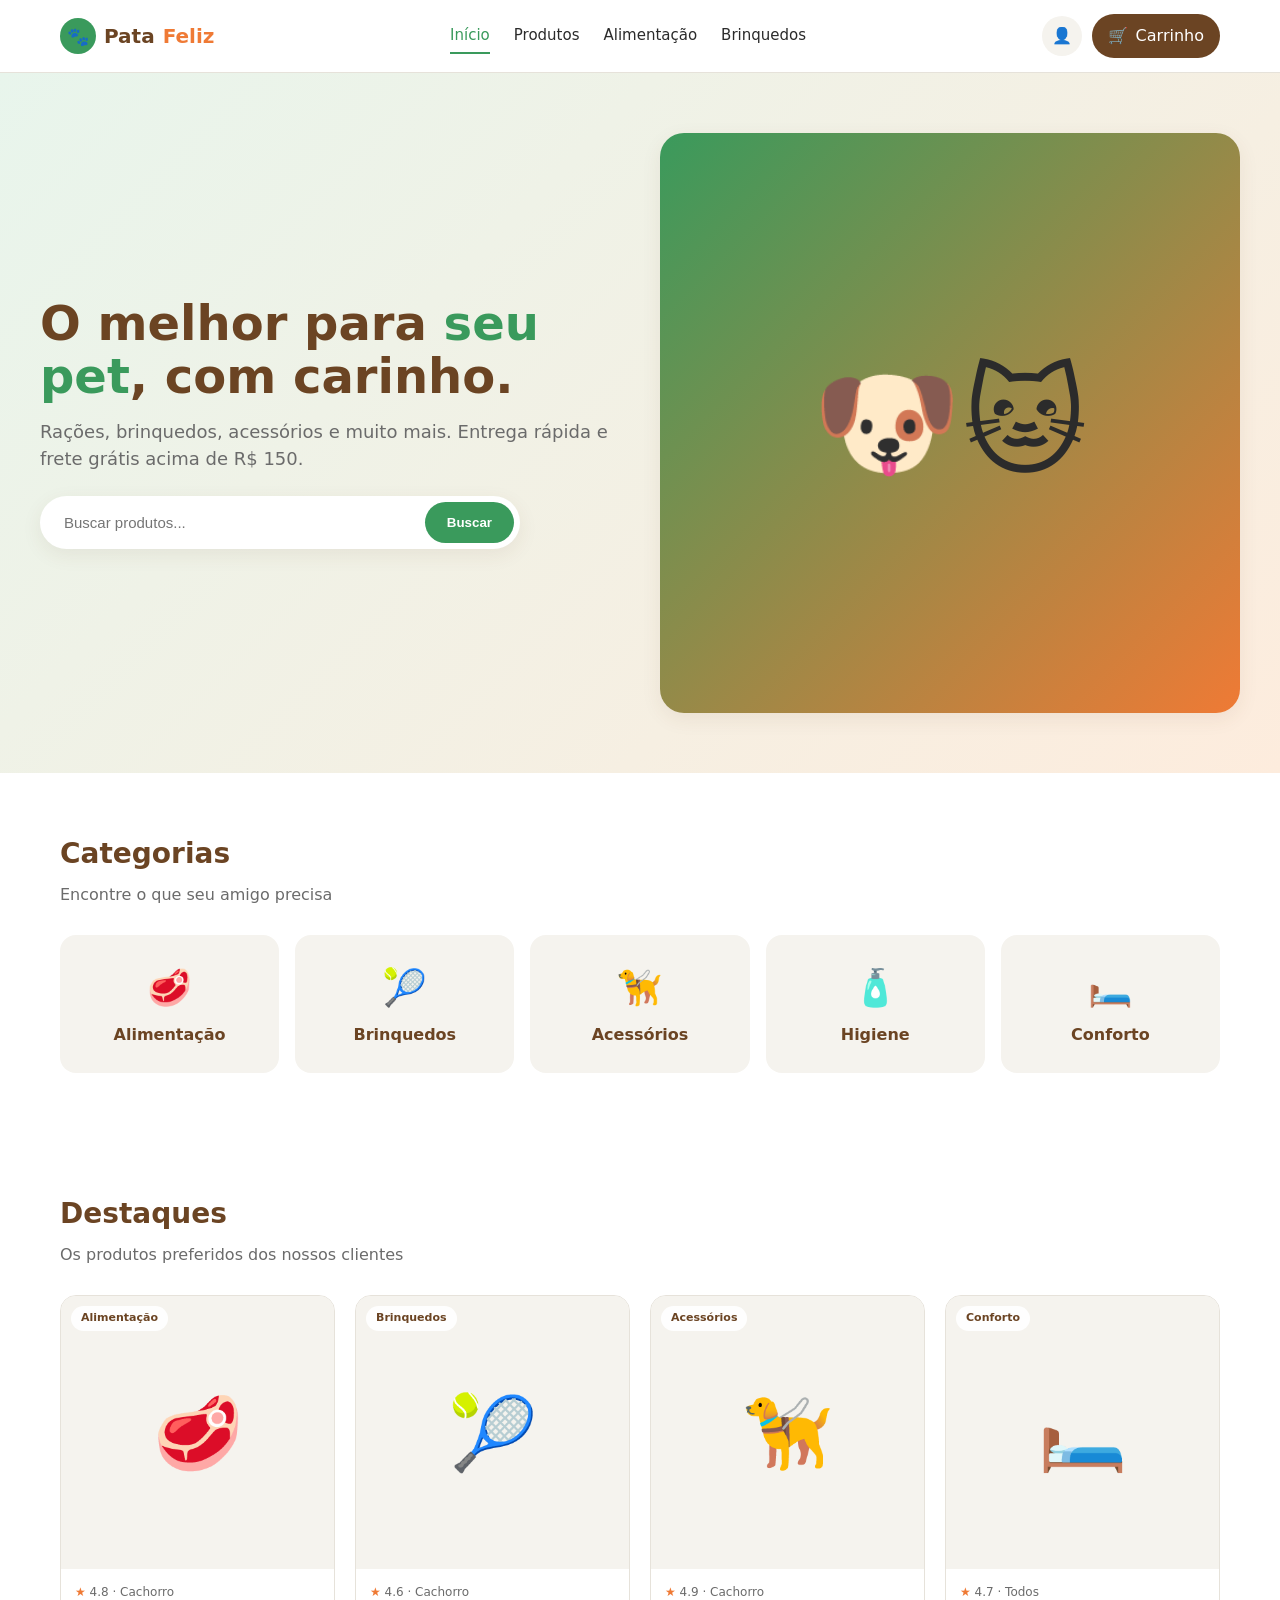
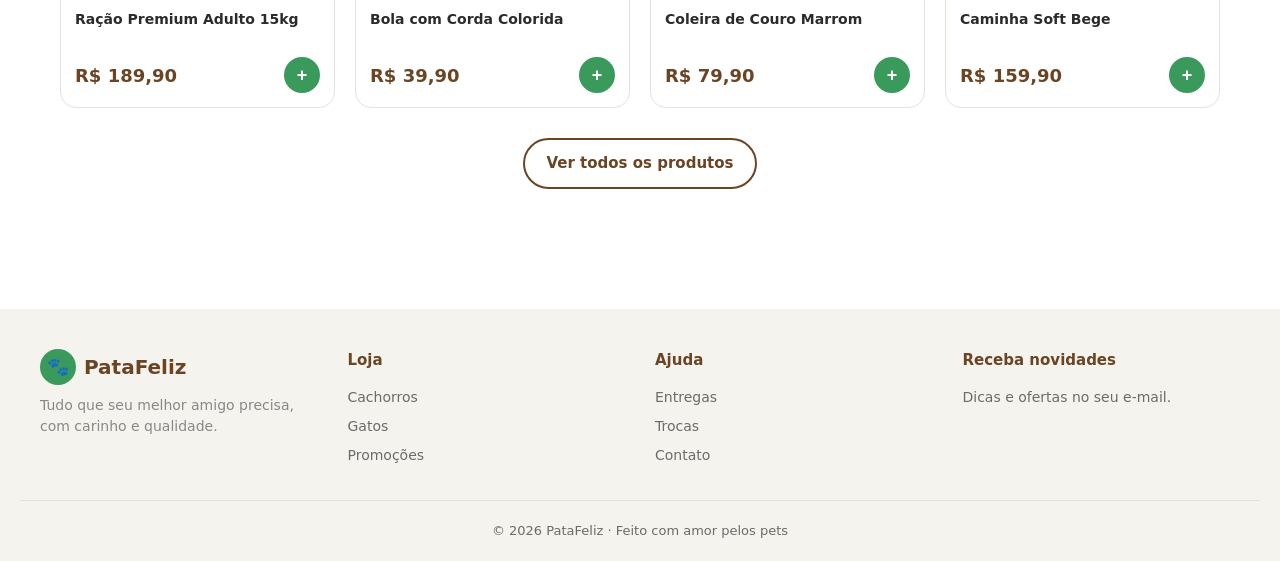
==== index.html @ 2d4ab9ec "Add files via upload" ====
<!DOCTYPE html>
<html lang="pt-BR">
<head>
<meta charset="UTF-8">
<meta name="viewport" content="width=device-width,initial-scale=1">
<title>PataFeliz - Pet Shop Online</title>
<meta name="description" content="Tudo para o seu pet: rações, brinquedos, acessórios, higiene e conforto com entrega rápida.">
<link rel="stylesheet" href="estilos.css">
</head>
<body>

<header class="cabecalho">
  <div class="cabecalho-conteudo">
    <a href="index.html" class="logo">
      <span class="logo-icone">🐾</span>
      Pata<span>Feliz</span>
    </a>
    <nav class="menu">
      <a href="index.html" class="ativo">Início</a>
      <a href="produtos.html">Produtos</a>
      <a href="produtos.html">Alimentação</a>
      <a href="produtos.html">Brinquedos</a>
    </nav>
    <div class="acoes">
      <a href="login.html" class="btn-icone" aria-label="Entrar">👤</a>
      <a href="carrinho.html" class="btn-carrinho">
        🛒 <span>Carrinho</span>
        <span class="badge">0</span>
      </a>
    </div>
  </div>
</header>

<section class="hero">
  <div class="hero-conteudo">
    <div>
      <h1>O melhor para <span>seu pet</span>, com carinho.</h1>
      <p>Rações, brinquedos, acessórios e muito mais. Entrega rápida e frete grátis acima de R$ 150.</p>
      <form class="busca" onsubmit="return buscarDoHero(event)">
        <input id="busca-hero" type="text" placeholder="Buscar produtos...">
        <button type="submit">Buscar</button>
      </form>
    </div>
    <div class="hero-imagem">🐶🐱</div>
  </div>
</section>

<section class="secao">
  <h2 class="secao-titulo">Categorias</h2>
  <p class="secao-sub">Encontre o que seu amigo precisa</p>
  <div class="categorias">
    <a href="produtos.html" class="categoria"><div class="categoria-icone">🥩</div><div class="categoria-nome">Alimentação</div></a>
    <a href="produtos.html" class="categoria"><div class="categoria-icone">🎾</div><div class="categoria-nome">Brinquedos</div></a>
    <a href="produtos.html" class="categoria"><div class="categoria-icone">🦮</div><div class="categoria-nome">Acessórios</div></a>
    <a href="produtos.html" class="categoria"><div class="categoria-icone">🧴</div><div class="categoria-nome">Higiene</div></a>
    <a href="produtos.html" class="categoria"><div class="categoria-icone">🛏️</div><div class="categoria-nome">Conforto</div></a>
  </div>
</section>

<section class="secao">
  <h2 class="secao-titulo">Destaques</h2>
  <p class="secao-sub">Os produtos preferidos dos nossos clientes</p>
  <div id="destaques" class="grade-produtos"></div>
  <div style="text-align:center;margin-top:30px;">
    <a href="produtos.html" class="btn btn-contorno">Ver todos os produtos</a>
  </div>
</section>

<footer class="rodape">
  <div class="rodape-conteudo">
    <div>
      <div class="logo" style="margin-bottom:10px;"><span class="logo-icone">🐾</span> PataFeliz</div>
      <p style="color:#888;font-size:14px;">Tudo que seu melhor amigo precisa, com carinho e qualidade.</p>
    </div>
    <div><h4>Loja</h4><ul><li>Cachorros</li><li>Gatos</li><li>Promoções</li></ul></div>
    <div><h4>Ajuda</h4><ul><li>Entregas</li><li>Trocas</li><li>Contato</li></ul></div>
    <div><h4>Receba novidades</h4><ul><li>Dicas e ofertas no seu e-mail.</li></ul></div>
  </div>
  <div class="rodape-copy">© 2026 PataFeliz · Feito com amor pelos pets</div>
</footer>

<script src="script.js"></script>
</body>
</html>
---- estilos.css ----
/* PataFeliz - Estilos */
:root{
  --branco:#ffffff;
  --verde:#3a9a5c;
  --verde-claro:#e8f5ec;
  --verde-escuro:#2d7a48;
  --laranja:#ef7a35;
  --laranja-claro:#fdecdd;
  --marrom:#6b4423;
  --marrom-claro:#a07a55;
  --cinza:#f5f3ee;
  --texto:#2b2b2b;
  --texto-suave:#6b6b6b;
  --borda:#e6e2da;
  --sombra:0 6px 20px rgba(107,68,35,.08);
}
*{box-sizing:border-box;margin:0;padding:0}
html,body{font-family:'Segoe UI',system-ui,sans-serif;color:var(--texto);background:var(--branco);line-height:1.5}
a{color:inherit;text-decoration:none}
img{max-width:100%;display:block}

/* Cabeçalho */
.cabecalho{position:sticky;top:0;z-index:50;background:rgba(255,255,255,.95);backdrop-filter:blur(8px);border-bottom:1px solid var(--borda)}
.cabecalho-conteudo{max-width:1200px;margin:0 auto;padding:14px 20px;display:flex;align-items:center;justify-content:space-between;gap:20px}
.logo{display:flex;align-items:center;gap:8px;font-weight:bold;font-size:20px;color:var(--marrom)}
.logo-icone{width:36px;height:36px;border-radius:50%;background:var(--verde);color:#fff;display:flex;align-items:center;justify-content:center;font-size:18px}
.logo span{color:var(--laranja)}
.menu{display:flex;gap:24px;font-size:15px}
.menu a{color:var(--texto);font-weight:500;padding:6px 0;border-bottom:2px solid transparent}
.menu a:hover,.menu a.ativo{color:var(--verde);border-color:var(--verde)}
.acoes{display:flex;align-items:center;gap:10px}
.btn-icone{width:40px;height:40px;border-radius:50%;background:var(--cinza);display:flex;align-items:center;justify-content:center;border:none;cursor:pointer;font-size:16px;color:var(--marrom)}
.btn-icone:hover{background:var(--verde-claro)}
.btn-carrinho{position:relative;background:var(--marrom);color:#fff;padding:10px 16px;border-radius:30px;display:flex;align-items:center;gap:8px;font-weight:500;border:none;cursor:pointer}
.btn-carrinho:hover{background:#5a371d}
.badge{position:absolute;top:-4px;right:-4px;background:var(--laranja);color:#fff;border-radius:50%;min-width:20px;height:20px;font-size:11px;font-weight:bold;display:flex;align-items:center;justify-content:center;padding:0 5px}

/* Botões */
.btn{display:inline-block;padding:12px 22px;border-radius:30px;border:none;cursor:pointer;font-weight:600;font-size:15px;transition:transform .15s,background .15s}
.btn:hover{transform:translateY(-2px)}
.btn-primario{background:var(--verde);color:#fff}
.btn-primario:hover{background:var(--verde-escuro)}
.btn-secundario{background:var(--laranja);color:#fff}
.btn-secundario:hover{background:#d9651f}
.btn-contorno{background:transparent;border:2px solid var(--marrom);color:var(--marrom)}

/* Hero */
.hero{background:linear-gradient(135deg,var(--verde-claro),var(--laranja-claro));padding:60px 20px}
.hero-conteudo{max-width:1200px;margin:0 auto;display:grid;grid-template-columns:1fr 1fr;gap:40px;align-items:center}
.hero h1{font-size:48px;color:var(--marrom);line-height:1.1;margin-bottom:16px}
.hero h1 span{color:var(--verde)}
.hero p{font-size:18px;color:var(--texto-suave);margin-bottom:24px}
.busca{display:flex;background:#fff;border-radius:30px;padding:6px;box-shadow:var(--sombra);max-width:480px}
.busca input{flex:1;border:none;outline:none;padding:12px 18px;font-size:15px;background:transparent}
.busca button{background:var(--verde);color:#fff;border:none;border-radius:24px;padding:0 22px;cursor:pointer;font-weight:600}
.hero-imagem{aspect-ratio:1;border-radius:24px;background:linear-gradient(135deg,var(--verde),var(--laranja));display:flex;align-items:center;justify-content:center;font-size:120px;box-shadow:var(--sombra)}

/* Categorias */
.secao{max-width:1200px;margin:0 auto;padding:60px 20px}
.secao-titulo{font-size:28px;color:var(--marrom);margin-bottom:8px}
.secao-sub{color:var(--texto-suave);margin-bottom:28px}
.categorias{display:grid;grid-template-columns:repeat(auto-fit,minmax(160px,1fr));gap:16px}
.categoria{background:var(--cinza);border-radius:16px;padding:24px;text-align:center;cursor:pointer;transition:all .2s;border:2px solid transparent}
.categoria:hover{background:var(--verde-claro);border-color:var(--verde);transform:translateY(-4px)}
.categoria-icone{font-size:36px;margin-bottom:8px}
.categoria-nome{font-weight:600;color:var(--marrom)}

/* Produtos */
.grade-produtos{display:grid;grid-template-columns:repeat(auto-fill,minmax(240px,1fr));gap:20px}
.produto{background:#fff;border:1px solid var(--borda);border-radius:16px;overflow:hidden;transition:all .2s;display:flex;flex-direction:column}
.produto:hover{transform:translateY(-4px);box-shadow:var(--sombra)}
.produto-imagem{aspect-ratio:1;background:var(--cinza);display:flex;align-items:center;justify-content:center;font-size:72px;position:relative}
.produto-categoria{position:absolute;top:10px;left:10px;background:rgba(255,255,255,.95);color:var(--marrom);font-size:11px;font-weight:600;padding:4px 10px;border-radius:20px}
.produto-info{padding:14px;display:flex;flex-direction:column;gap:8px;flex:1}
.produto-avaliacao{font-size:12px;color:var(--texto-suave)}
.produto-avaliacao .estrela{color:var(--laranja)}
.produto-nome{font-size:14px;font-weight:600;min-height:40px}
.produto-rodape{display:flex;justify-content:space-between;align-items:center;margin-top:auto}
.produto-preco{font-size:18px;font-weight:bold;color:var(--marrom)}
.btn-adicionar{width:36px;height:36px;border-radius:50%;background:var(--verde);color:#fff;border:none;cursor:pointer;font-size:18px;font-weight:bold}
.btn-adicionar:hover{background:var(--verde-escuro)}

/* Filtros catálogo */
.filtros{display:flex;flex-wrap:wrap;gap:10px;margin-bottom:24px}
.filtro{padding:8px 18px;border-radius:24px;background:var(--cinza);border:none;cursor:pointer;font-size:14px;font-weight:500}
.filtro.ativo{background:var(--verde);color:#fff}
.barra-busca{margin-bottom:20px}
.barra-busca input{width:100%;padding:14px 20px;border:1px solid var(--borda);border-radius:30px;font-size:15px;outline:none}
.barra-busca input:focus{border-color:var(--verde)}

/* Carrinho */
.carrinho-container{max-width:1000px;margin:0 auto;padding:40px 20px;display:grid;grid-template-columns:2fr 1fr;gap:30px}
.item-carrinho{display:flex;gap:16px;padding:16px;background:#fff;border:1px solid var(--borda);border-radius:14px;margin-bottom:12px;align-items:center}
.item-imagem{width:80px;height:80px;background:var(--cinza);border-radius:10px;display:flex;align-items:center;justify-content:center;font-size:36px;flex-shrink:0}
.item-detalhes{flex:1}
.item-nome{font-weight:600;margin-bottom:4px}
.item-preco{color:var(--texto-suave);font-size:14px}
.item-controles{display:flex;align-items:center;gap:8px}
.qtd-btn{width:30px;height:30px;border-radius:50%;border:1px solid var(--borda);background:#fff;cursor:pointer;font-weight:bold}
.qtd{min-width:24px;text-align:center;font-weight:600}
.item-remover{background:none;border:none;color:#c0392b;cursor:pointer;font-size:18px;padding:6px}
.resumo{background:var(--cinza);border-radius:16px;padding:24px;height:fit-content;position:sticky;top:90px}
.resumo h3{color:var(--marrom);margin-bottom:16px}
.resumo-linha{display:flex;justify-content:space-between;padding:10px 0;border-bottom:1px solid var(--borda)}
.resumo-total{font-size:20px;font-weight:bold;color:var(--marrom);border-bottom:none;padding-top:16px}
.carrinho-vazio{text-align:center;padding:60px 20px}
.carrinho-vazio .emoji{font-size:80px;margin-bottom:16px}

/* Login */
.tela-login{min-height:calc(100vh - 70px);display:grid;grid-template-columns:1fr 1fr}
.login-lateral{background:linear-gradient(135deg,var(--verde),var(--verde-escuro));color:#fff;display:flex;align-items:center;justify-content:center;padding:40px}
.login-lateral-conteudo{max-width:380px}
.login-lateral h2{font-size:36px;margin-bottom:14px}
.login-lateral p{opacity:.9;font-size:16px}
.login-emoji{font-size:80px;margin-bottom:20px}
.login-formulario{display:flex;align-items:center;justify-content:center;padding:40px}
.formulario{width:100%;max-width:380px}
.formulario h2{font-size:28px;color:var(--marrom);margin-bottom:6px}
.formulario .sub{color:var(--texto-suave);margin-bottom:24px}
.campo{margin-bottom:16px}
.campo label{display:block;font-size:14px;font-weight:500;margin-bottom:6px;color:var(--marrom)}
.campo input{width:100%;padding:12px 16px;border:1px solid var(--borda);border-radius:10px;font-size:15px;outline:none}
.campo input:focus{border-color:var(--verde)}
.formulario .btn{width:100%;margin-top:8px}
.alternar{text-align:center;margin-top:16px;font-size:14px;color:var(--texto-suave)}
.alternar a{color:var(--verde);font-weight:600;cursor:pointer}

/* Rodapé */
.rodape{background:var(--cinza);margin-top:60px;padding:40px 20px 20px}
.rodape-conteudo{max-width:1200px;margin:0 auto;display:grid;grid-template-columns:repeat(auto-fit,minmax(200px,1fr));gap:30px}
.rodape h4{color:var(--marrom);margin-bottom:12px;font-size:15px}
.rodape ul{list-style:none;color:var(--texto-suave);font-size:14px}
.rodape li{padding:4px 0}
.rodape-copy{text-align:center;color:var(--texto-suave);font-size:13px;margin-top:30px;padding-top:20px;border-top:1px solid var(--borda)}

/* Responsivo */
@media(max-width:768px){
  .menu{display:none}
  .hero-conteudo,.carrinho-container,.tela-login{grid-template-columns:1fr}
  .hero h1{font-size:32px}
  .hero-imagem{font-size:80px}
  .resumo{position:static}
}
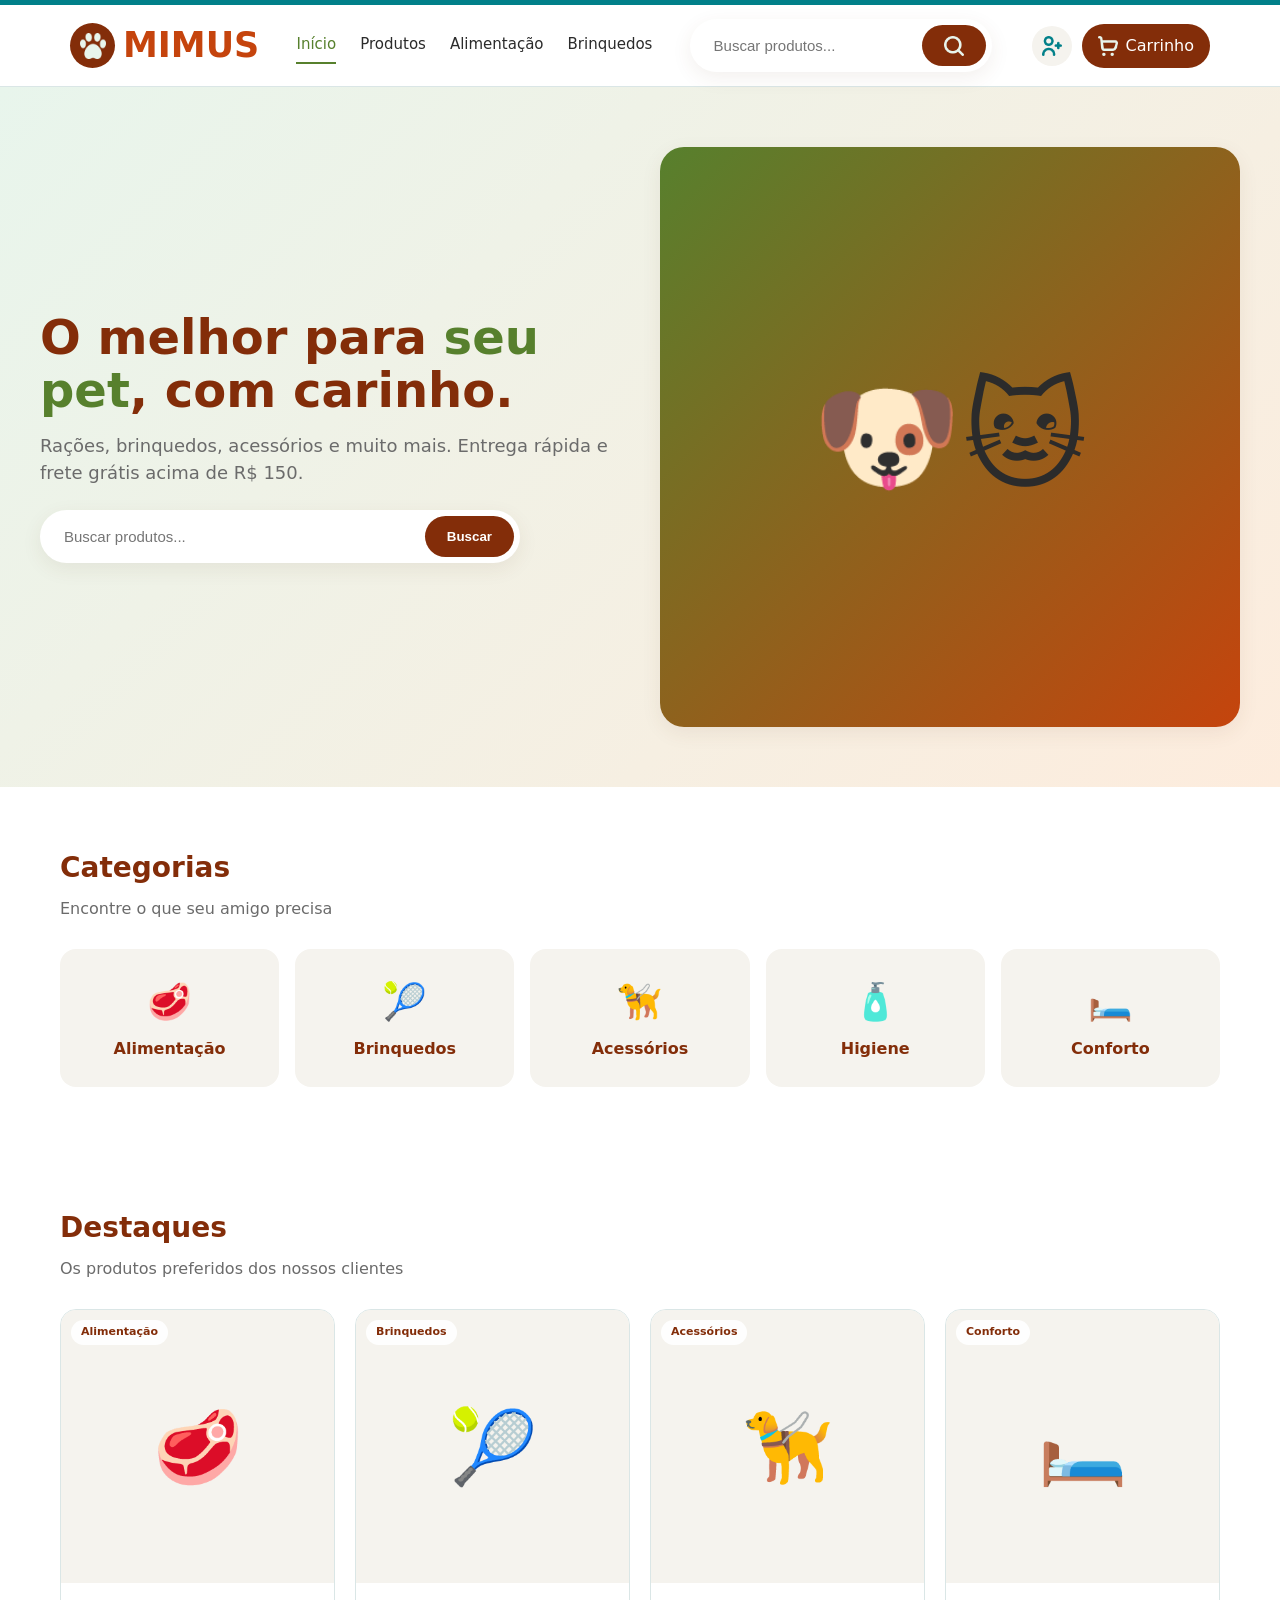
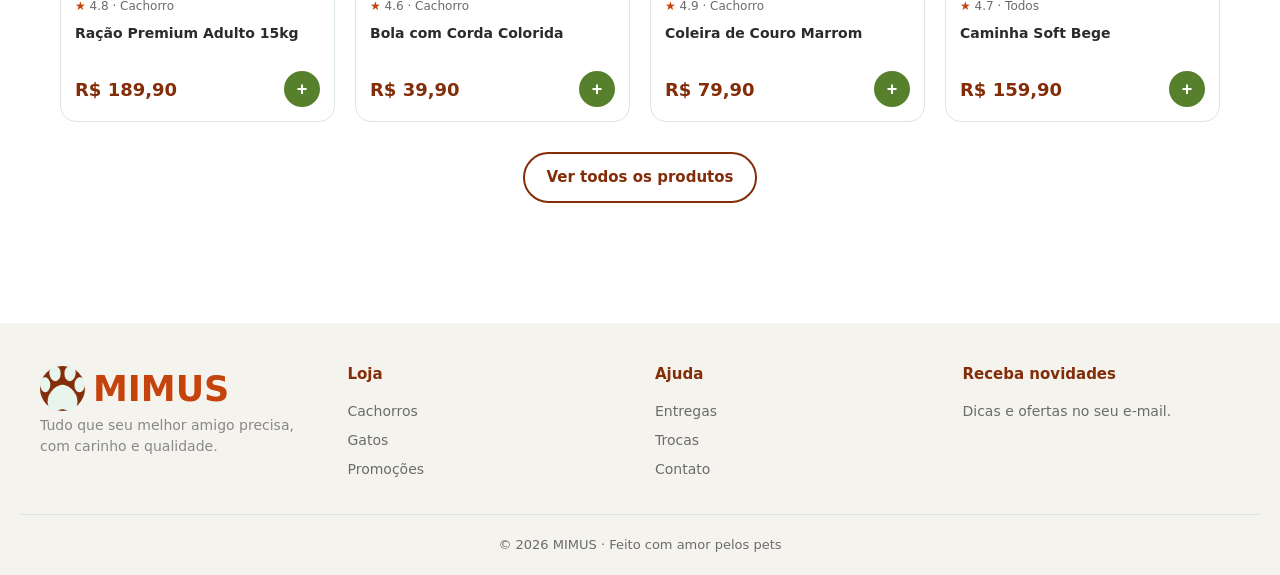
==== commit 197c1356: "v1" ====
--- a/index.html
+++ b/index.html
@@ -3,7 +3,7 @@
 <head>
 <meta charset="UTF-8">
 <meta name="viewport" content="width=device-width,initial-scale=1">
-<title>PataFeliz - Pet Shop Online</title>
+<title>MIMUS - Pet Shop Online</title>
 <meta name="description" content="Tudo para o seu pet: rações, brinquedos, acessórios, higiene e conforto com entrega rápida.">
 <link rel="stylesheet" href="estilos.css">
 </head>
@@ -12,36 +12,44 @@
 <header class="cabecalho">
   <div class="cabecalho-conteudo">
     <a href="index.html" class="logo">
-      <span class="logo-icone">🐾</span>
-      Pata<span>Feliz</span>
+      <span class="logo-icone"><img src="pata-logo.png" alt="Buscar" style="width:26px"></span>
+      <span>MIMUS</span>
     </a>
+
     <nav class="menu">
       <a href="index.html" class="ativo">Início</a>
       <a href="produtos.html">Produtos</a>
       <a href="produtos.html">Alimentação</a>
       <a href="produtos.html">Brinquedos</a>
     </nav>
+
     <div class="acoes">
-      <a href="login.html" class="btn-icone" aria-label="Entrar">👤</a>
-      <a href="carrinho.html" class="btn-carrinho">
-        🛒 <span>Carrinho</span>
+     <form class="busca" id="busca-cabecalho" onsubmit="return buscarDoHero(event)">
+        <input id="busca" type="text" placeholder="Buscar produtos...">
+        <button type="submit"><img src="lupa.png" alt="Buscar" style="width:20px"></button>
+      </form>
+
+      <a href="login.html" class="btn-icone" aria-label="Entrar" ><img src="adicionar-usuario.png" alt="login" style="width:20px"></a>
+
+      <a href="carrinho.html" class="btn-carrinho"><img src="carrinho-de-compras.png" style="width: 20px;">
+        <span>Carrinho</span>
         <span class="badge">0</span>
       </a>
     </div>
   </div>
 </header>
 
-<section class="hero">
-  <div class="hero-conteudo">
+<section class="painel-principal">
+  <div class="painel-conteudo"><!--adcionar img-->
     <div>
       <h1>O melhor para <span>seu pet</span>, com carinho.</h1>
       <p>Rações, brinquedos, acessórios e muito mais. Entrega rápida e frete grátis acima de R$ 150.</p>
       <form class="busca" onsubmit="return buscarDoHero(event)">
-        <input id="busca-hero" type="text" placeholder="Buscar produtos...">
+        <input id="busca" type="text" placeholder="Buscar produtos...">
         <button type="submit">Buscar</button>
       </form>
     </div>
-    <div class="hero-imagem">🐶🐱</div>
+    <div class="painel-imagem">🐶🐱</div>
   </div>
 </section>
 
@@ -49,11 +57,11 @@
   <h2 class="secao-titulo">Categorias</h2>
   <p class="secao-sub">Encontre o que seu amigo precisa</p>
   <div class="categorias">
-    <a href="produtos.html" class="categoria"><div class="categoria-icone">🥩</div><div class="categoria-nome">Alimentação</div></a>
-    <a href="produtos.html" class="categoria"><div class="categoria-icone">🎾</div><div class="categoria-nome">Brinquedos</div></a>
-    <a href="produtos.html" class="categoria"><div class="categoria-icone">🦮</div><div class="categoria-nome">Acessórios</div></a>
-    <a href="produtos.html" class="categoria"><div class="categoria-icone">🧴</div><div class="categoria-nome">Higiene</div></a>
-    <a href="produtos.html" class="categoria"><div class="categoria-icone">🛏️</div><div class="categoria-nome">Conforto</div></a>
+    <a href="produtos.html" class="categoria"><div class="categoria-icone">🥩</div><div class="categoria-nome">Alimentação</div></a><!--adcionar img-->
+    <a href="produtos.html" class="categoria"><div class="categoria-icone">🎾</div><div class="categoria-nome">Brinquedos</div></a><!--adcionar img-->
+    <a href="produtos.html" class="categoria"><div class="categoria-icone">🦮</div><div class="categoria-nome">Acessórios</div></a><!--adcionar img-->
+    <a href="produtos.html" class="categoria"><div class="categoria-icone">🧴</div><div class="categoria-nome">Higiene</div></a><!--adcionar img-->
+    <a href="produtos.html" class="categoria"><div class="categoria-icone">🛏️</div><div class="categoria-nome">Conforto</div></a><!--adcionar img-->
   </div>
 </section>
 
@@ -69,14 +77,17 @@
 <footer class="rodape">
   <div class="rodape-conteudo">
     <div>
-      <div class="logo" style="margin-bottom:10px;"><span class="logo-icone">🐾</span> PataFeliz</div>
+      <a href="index.html" class="logo">
+      <span class="logo-icone"><img src="pata-logo.png" alt="Buscar"></span>
+      <span>MIMUS</span>
+    </a>
       <p style="color:#888;font-size:14px;">Tudo que seu melhor amigo precisa, com carinho e qualidade.</p>
     </div>
     <div><h4>Loja</h4><ul><li>Cachorros</li><li>Gatos</li><li>Promoções</li></ul></div>
     <div><h4>Ajuda</h4><ul><li>Entregas</li><li>Trocas</li><li>Contato</li></ul></div>
     <div><h4>Receba novidades</h4><ul><li>Dicas e ofertas no seu e-mail.</li></ul></div>
   </div>
-  <div class="rodape-copy">© 2026 PataFeliz · Feito com amor pelos pets</div>
+  <div class="rodape-copy">© 2026 MIMUS · Feito com amor pelos pets</div>
 </footer>
 
 <script src="script.js"></script>
--- a/estilos.css
+++ b/estilos.css
@@ -1,18 +1,18 @@
-/* PataFeliz - Estilos */
+/* MIMUS - Estilos */
 :root{
   --branco:#ffffff;
-  --verde:#3a9a5c;
+  --cinza:#f5f3ee;
+  --borda:#dae6e6;
+  --sombra:0 6px 20px rgba(107,68,35,.08);
   --verde-claro:#e8f5ec;
-  --verde-escuro:#2d7a48;
-  --laranja:#ef7a35;
+  --verde:#57802D;
+  --verde-escuro:#018089;
+  --laranja:#C5440D;
   --laranja-claro:#fdecdd;
-  --marrom:#6b4423;
+  --marrom:#832D09;
   --marrom-claro:#a07a55;
-  --cinza:#f5f3ee;
   --texto:#2b2b2b;
   --texto-suave:#6b6b6b;
-  --borda:#e6e2da;
-  --sombra:0 6px 20px rgba(107,68,35,.08);
 }
 *{box-sizing:border-box;margin:0;padding:0}
 html,body{font-family:'Segoe UI',system-ui,sans-serif;color:var(--texto);background:var(--branco);line-height:1.5}
@@ -20,19 +20,43 @@
 img{max-width:100%;display:block}
 
 /* Cabeçalho */
-.cabecalho{position:sticky;top:0;z-index:50;background:rgba(255,255,255,.95);backdrop-filter:blur(8px);border-bottom:1px solid var(--borda)}
-.cabecalho-conteudo{max-width:1200px;margin:0 auto;padding:14px 20px;display:flex;align-items:center;justify-content:space-between;gap:20px}
-.logo{display:flex;align-items:center;gap:8px;font-weight:bold;font-size:20px;color:var(--marrom)}
-.logo-icone{width:36px;height:36px;border-radius:50%;background:var(--verde);color:#fff;display:flex;align-items:center;justify-content:center;font-size:18px}
-.logo span{color:var(--laranja)}
+.cabecalho{position:sticky;top:0;z-index:50;background:rgba(255,255,255,.95);backdrop-filter:blur(8px);border-bottom:1px solid var(--borda);    border-top: 5px solid #018089;}
+
+.cabecalho-conteudo{
+  max-width: 100%;
+  margin: 0px 50px;
+  padding: 14px 20px;
+  display: flex;
+  align-items: center;
+  gap: 20px;
+  justify-content: space-between;
+}
+
+.logo{display:flex;align-items:center;gap:8px;font-weight:bold;font-size:35px;color:var(--laranja)}
+
+.logo-icone{width:45px;height:45px;border-radius:50%;background:var(--marrom);color:#fff;display:flex;align-items:center;justify-content:center;font-size:18px}
+
+
 .menu{display:flex;gap:24px;font-size:15px}
+
 .menu a{color:var(--texto);font-weight:500;padding:6px 0;border-bottom:2px solid transparent}
+
 .menu a:hover,.menu a.ativo{color:var(--verde);border-color:var(--verde)}
+
 .acoes{display:flex;align-items:center;gap:10px}
+
 .btn-icone{width:40px;height:40px;border-radius:50%;background:var(--cinza);display:flex;align-items:center;justify-content:center;border:none;cursor:pointer;font-size:16px;color:var(--marrom)}
+
 .btn-icone:hover{background:var(--verde-claro)}
+
 .btn-carrinho{position:relative;background:var(--marrom);color:#fff;padding:10px 16px;border-radius:30px;display:flex;align-items:center;gap:8px;font-weight:500;border:none;cursor:pointer}
-.btn-carrinho:hover{background:#5a371d}
+
+.btn-carrinho:hover{background:var(--marrom-claro)}
+
+#busca-cabecalho{
+  margin-right: 30px;
+}
+
 .badge{position:absolute;top:-4px;right:-4px;background:var(--laranja);color:#fff;border-radius:50%;min-width:20px;height:20px;font-size:11px;font-weight:bold;display:flex;align-items:center;justify-content:center;padding:0 5px}
 
 /* Botões */
@@ -43,17 +67,19 @@
 .btn-secundario{background:var(--laranja);color:#fff}
 .btn-secundario:hover{background:#d9651f}
 .btn-contorno{background:transparent;border:2px solid var(--marrom);color:var(--marrom)}
+.btn-contorno:hover{background:var(--marrom);color:#fff}
 
-/* Hero */
-.hero{background:linear-gradient(135deg,var(--verde-claro),var(--laranja-claro));padding:60px 20px}
-.hero-conteudo{max-width:1200px;margin:0 auto;display:grid;grid-template-columns:1fr 1fr;gap:40px;align-items:center}
-.hero h1{font-size:48px;color:var(--marrom);line-height:1.1;margin-bottom:16px}
-.hero h1 span{color:var(--verde)}
-.hero p{font-size:18px;color:var(--texto-suave);margin-bottom:24px}
+/* Painel principal */
+.painel-principal{background:linear-gradient(135deg,var(--verde-claro),var(--laranja-claro));padding:60px 20px}
+.painel-conteudo{max-width:1200px;margin:0 auto;display:grid;grid-template-columns:1fr 1fr;gap:40px;align-items:center}
+.painel-principal h1{font-size:48px;color:var(--marrom);line-height:1.1;margin-bottom:16px}
+.painel-principal h1 span{color:var(--verde)}
+.painel-principal p{font-size:18px;color:var(--texto-suave);margin-bottom:24px}
 .busca{display:flex;background:#fff;border-radius:30px;padding:6px;box-shadow:var(--sombra);max-width:480px}
 .busca input{flex:1;border:none;outline:none;padding:12px 18px;font-size:15px;background:transparent}
-.busca button{background:var(--verde);color:#fff;border:none;border-radius:24px;padding:0 22px;cursor:pointer;font-weight:600}
-.hero-imagem{aspect-ratio:1;border-radius:24px;background:linear-gradient(135deg,var(--verde),var(--laranja));display:flex;align-items:center;justify-content:center;font-size:120px;box-shadow:var(--sombra)}
+.busca button{background:var(--marrom);color:#fff;border:none;border-radius:24px;padding:0 22px;cursor:pointer;font-weight:600}
+.busca button:hover{background:var(--marrom-claro)}
+.painel-imagem{aspect-ratio:1;border-radius:24px;background:linear-gradient(135deg,var(--verde),var(--laranja));display:flex;align-items:center;justify-content:center;font-size:120px;box-shadow:var(--sombra)}
 
 /* Categorias */
 .secao{max-width:1200px;margin:0 auto;padding:60px 20px}
@@ -108,13 +134,29 @@
 
 /* Login */
 .tela-login{min-height:calc(100vh - 70px);display:grid;grid-template-columns:1fr 1fr}
-.login-lateral{background:linear-gradient(135deg,var(--verde),var(--verde-escuro));color:#fff;display:flex;align-items:center;justify-content:center;padding:40px}
-.login-lateral-conteudo{max-width:380px}
+.login-lateral{color:#fff;display:flex;align-items:center;justify-content:center;padding:40px;z-index: 2;}
+.login-lateral-conteudo{max-width:380px;z-index: 2;}
+.login-imagem{
+    width: fit-content;
+    height: 100vh;
+    position: fixed;
+    z-index: 1;
+    top: 10px;
+    right: 650px;}
 .login-lateral h2{font-size:36px;margin-bottom:14px}
 .login-lateral p{opacity:.9;font-size:16px}
 .login-emoji{font-size:80px;margin-bottom:20px}
-.login-formulario{display:flex;align-items:center;justify-content:center;padding:40px}
-.formulario{width:100%;max-width:380px}
+.login-formulario{
+  display: flex;
+    align-items: center;
+    justify-content: center;
+}
+.formulario{
+  width:100%;
+  max-width:380px;
+    padding: 40px;
+    border-radius:10px;
+    background-color: var(--verde-claro);}
 .formulario h2{font-size:28px;color:var(--marrom);margin-bottom:6px}
 .formulario .sub{color:var(--texto-suave);margin-bottom:24px}
 .campo{margin-bottom:16px}
@@ -140,4 +182,4 @@
   .hero h1{font-size:32px}
   .hero-imagem{font-size:80px}
   .resumo{position:static}
-}
+}
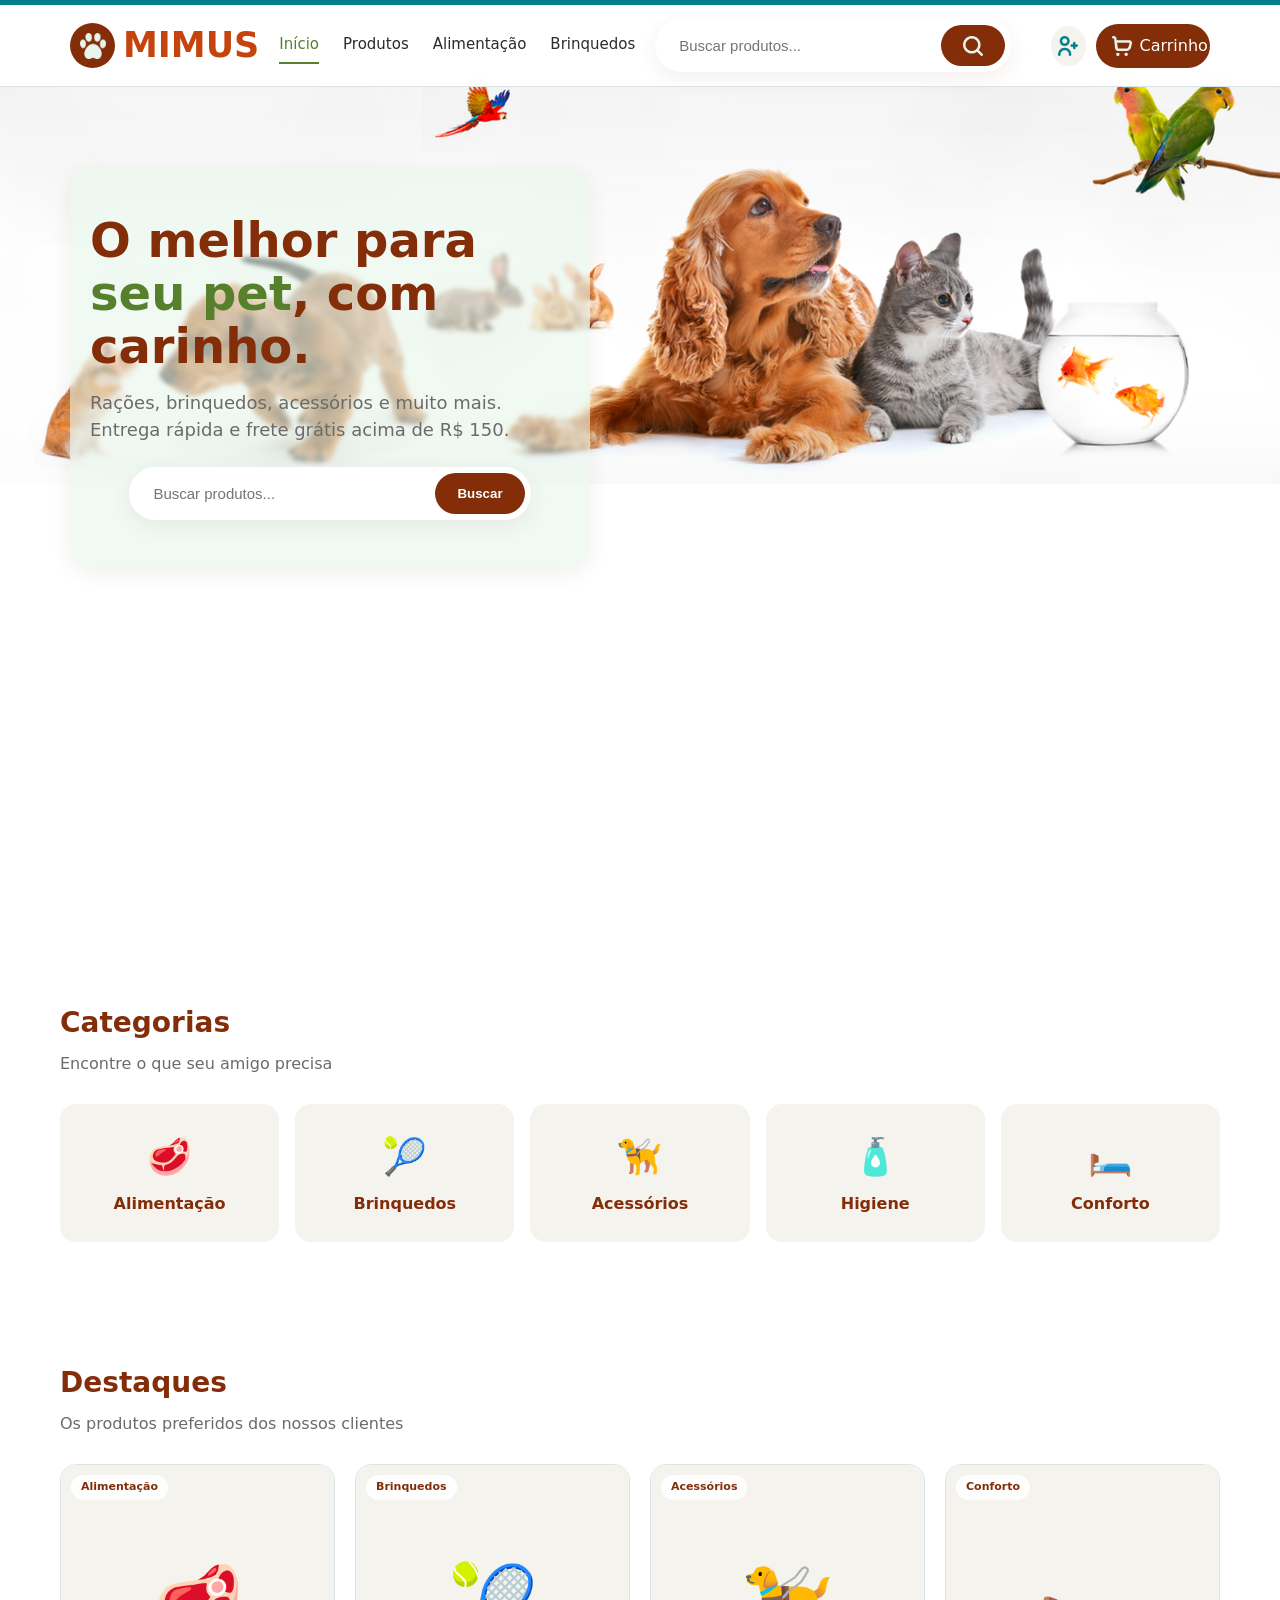
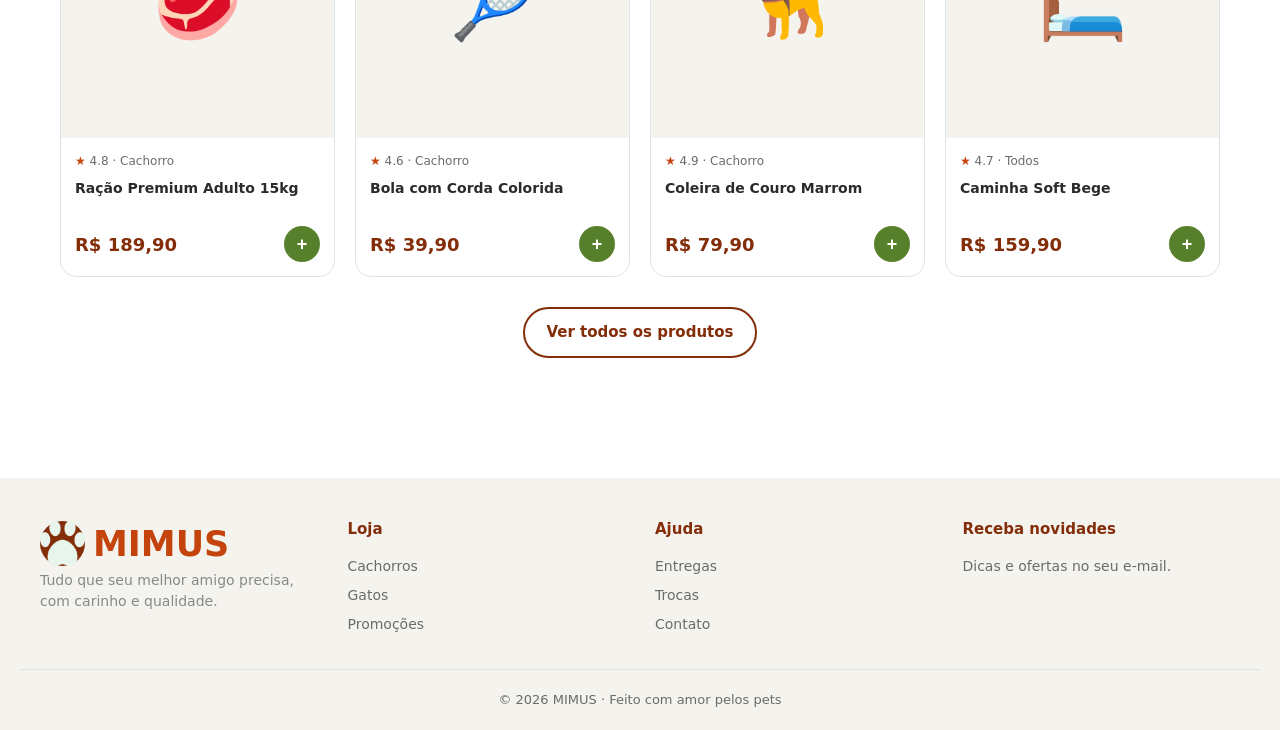
==== commit 7018cdfb: "v1" ====
--- a/index.html
+++ b/index.html
@@ -40,8 +40,9 @@
 </header>
 
 <section class="painel-principal">
-  <div class="painel-conteudo"><!--adcionar img-->
-    <div>
+  <img src="mimus.png">
+  <div class="painel-conteudo">
+    <div class="painel-texto">
       <h1>O melhor para <span>seu pet</span>, com carinho.</h1>
       <p>Rações, brinquedos, acessórios e muito mais. Entrega rápida e frete grátis acima de R$ 150.</p>
       <form class="busca" onsubmit="return buscarDoHero(event)">
@@ -49,7 +50,6 @@
         <button type="submit">Buscar</button>
       </form>
     </div>
-    <div class="painel-imagem">🐶🐱</div>
   </div>
 </section>
 
--- a/estilos.css
+++ b/estilos.css
@@ -20,7 +20,7 @@
 img{max-width:100%;display:block}
 
 /* Cabeçalho */
-.cabecalho{position:sticky;top:0;z-index:50;background:rgba(255,255,255,.95);backdrop-filter:blur(8px);border-bottom:1px solid var(--borda);    border-top: 5px solid #018089;}
+.cabecalho{position:sticky;top:0;z-index:50;background:rgba(255,255,255,.95);backdrop-filter:blur(8px);border-bottom:1px solid var(--borda);    border-top: 5px solid var(--verde-escuro);}
 
 .cabecalho-conteudo{
   max-width: 100%;
@@ -70,16 +70,40 @@
 .btn-contorno:hover{background:var(--marrom);color:#fff}
 
 /* Painel principal */
-.painel-principal{background:linear-gradient(135deg,var(--verde-claro),var(--laranja-claro));padding:60px 20px}
-.painel-conteudo{max-width:1200px;margin:0 auto;display:grid;grid-template-columns:1fr 1fr;gap:40px;align-items:center}
-.painel-principal h1{font-size:48px;color:var(--marrom);line-height:1.1;margin-bottom:16px}
+.painel-principal{
+  height: 95vh;
+}
+.painel-principal img{
+     position: absolute;
+    z-index: 1;
+    top: 0px;
+    height: stretch;
+    width: max-content;}
+.painel-conteudo{
+  max-width:1200px;margin:0 auto;display:grid;grid-template-columns:1fr 1fr;gap:40px;align-items:center;z-index: 2;position: relative;}
+.painel-principal h1{
+  font-size:48px;color:var(--marrom);line-height:1.1;margin-bottom:16px}
 .painel-principal h1 span{color:var(--verde)}
 .painel-principal p{font-size:18px;color:var(--texto-suave);margin-bottom:24px}
 .busca{display:flex;background:#fff;border-radius:30px;padding:6px;box-shadow:var(--sombra);max-width:480px}
-.busca input{flex:1;border:none;outline:none;padding:12px 18px;font-size:15px;background:transparent}
+.busca input{flex:1;border:none;outline:none;padding:12px 18px;font-size:15px;background:transparent; width: 300px;}
 .busca button{background:var(--marrom);color:#fff;border:none;border-radius:24px;padding:0 22px;cursor:pointer;font-weight:600}
 .busca button:hover{background:var(--marrom-claro)}
-.painel-imagem{aspect-ratio:1;border-radius:24px;background:linear-gradient(135deg,var(--verde),var(--laranja));display:flex;align-items:center;justify-content:center;font-size:120px;box-shadow:var(--sombra)}
+.painel-texto{
+      border-radius: 23px;
+    background-color: #e8f5ec9e;
+    display: flex;
+    justify-content: center;
+    font-size: 120px;
+    box-shadow: var(--sombra);
+    align-items: center;
+    flex-direction: column;
+    backdrop-filter: blur(2px);
+    top: 50px;
+    position: relative;
+    height: 400px;
+    padding: 20px;
+    margin: 30px;}
 
 /* Categorias */
 .secao{max-width:1200px;margin:0 auto;padding:60px 20px}
@@ -135,7 +159,8 @@
 /* Login */
 .tela-login{min-height:calc(100vh - 70px);display:grid;grid-template-columns:1fr 1fr}
 .login-lateral{color:#fff;display:flex;align-items:center;justify-content:center;padding:40px;z-index: 2;}
-.login-lateral-conteudo{max-width:380px;z-index: 2;}
+.login-lateral-conteudo{
+  max-width:380px;z-index: 2;}
 .login-imagem{
     width: fit-content;
     height: 100vh;
@@ -143,14 +168,16 @@
     z-index: 1;
     top: 10px;
     right: 650px;}
-.login-lateral h2{font-size:36px;margin-bottom:14px}
-.login-lateral p{opacity:.9;font-size:16px}
-.login-emoji{font-size:80px;margin-bottom:20px}
+.login-lateral h2{
+  font-size:36px;margin-bottom:14px}
+.login-lateral p{
+  opacity:.9;font-size:16px}
+.login-emoji{
+  font-size:80px;margin-bottom:20px}
 .login-formulario{
   display: flex;
     align-items: center;
-    justify-content: center;
-}
+    justify-content: center;}
 .formulario{
   width:100%;
   max-width:380px;
